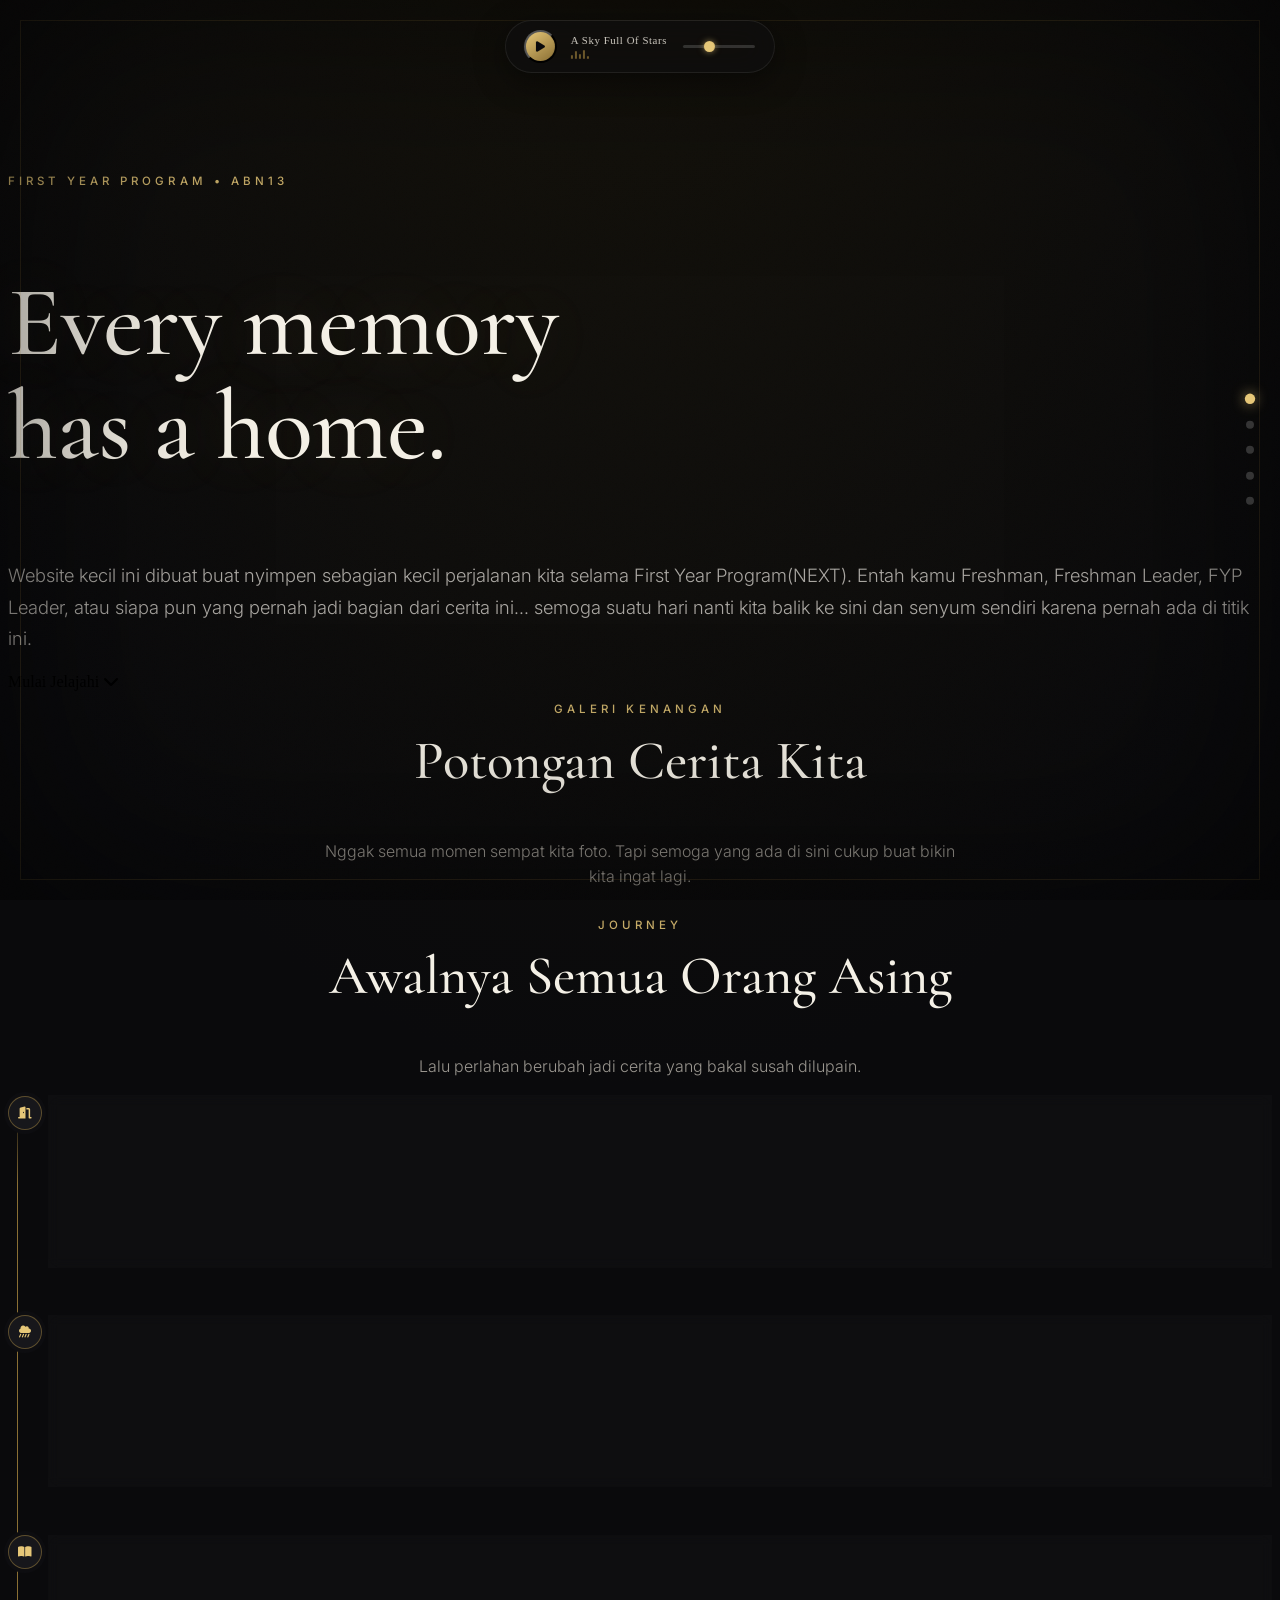
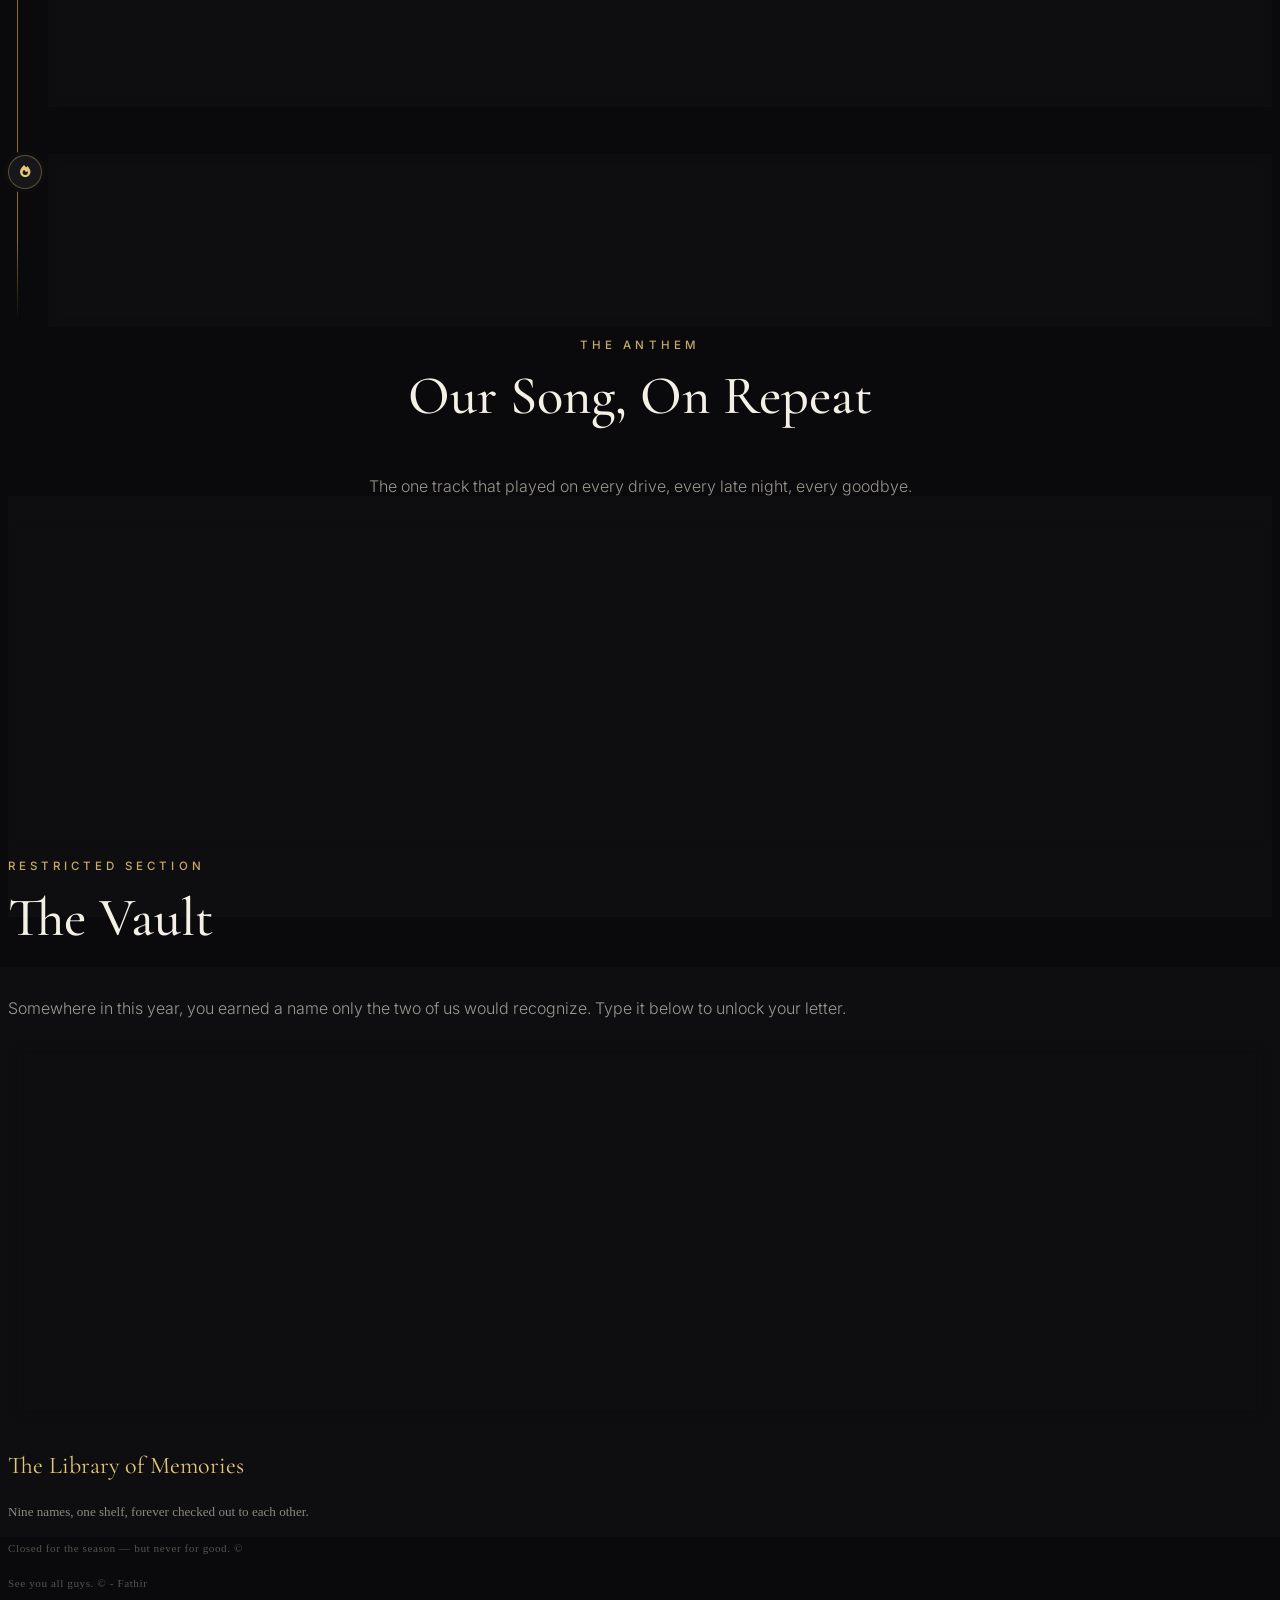
==== index.html @ 9170d836 "first commit" ====
<!DOCTYPE html>
<html lang="en">

<head>
  <meta charset="UTF-8">
  <meta name="description"
    content="Tempat kecil untuk menyimpan cerita, tawa, dan kenangan selama First Year Program ABN13. Karena beberapa momen terlalu berharga untuk dilupakan.">
  <title>ABN13 Archive — First Year Program Memories</title>
  <meta name="description" content="A farewell library, built for the nine freshmen who made a year unforgettable.">

  <!-- Fonts -->
  <link rel="preconnect" href="https://fonts.googleapis.com">
  <link rel="preconnect" href="https://fonts.gstatic.com" crossorigin>
  <link
    href="https://fonts.googleapis.com/css2?family=Inter:wght@300;400;500;600;700&family=Cormorant+Garamond:ital,wght@0,400;0,500;0,600;1,400;1,500&display=swap"
    rel="stylesheet">

  <!-- FontAwesome -->
  <link rel="stylesheet" href="https://cdnjs.cloudflare.com/ajax/libs/font-awesome/6.5.1/css/all.min.css">

  <!-- AOS -->
  <link rel="stylesheet" href="https://cdnjs.cloudflare.com/ajax/libs/aos/2.3.1/aos.css">

  <!-- Tailwind CDN -->
  <script src="https://cdn.tailwindcss.com"></script>
  <script>
    tailwind.config = {
      darkMode: 'class',
      theme: {
        extend: {
          colors: {
            obsidian: {
              DEFAULT: '#0a0a0c',
              100: '#0d0d10',
              200: '#111114',
              300: '#17171b',
              400: '#1e1e23',
            },
            gold: {
              DEFAULT: '#c9a24b',
              light: '#e6c778',
              dim: '#8a6f34',
              paper: '#f2e6c9',
            },
          },
          fontFamily: {
            serif: ['"Cormorant Garamond"', 'serif'],
            sans: ['Inter', 'sans-serif'],
          },
          boxShadow: {
            gold: '0 0 40px -8px rgba(201,162,75,0.35)',
          },
        },
      },
    };
  </script>

  <link rel="stylesheet" href="style.css">
</head>

<body class="bg-obsidian text-neutral-200 font-sans antialiased overflow-x-hidden">

  <!-- ============ AMBIENT GRAIN / VIGNETTE OVERLAY ============ -->
  <div class="grain-overlay"></div>
  <div class="vignette-overlay"></div>

  <!-- ============ FLOATING AMBIENT AUDIO BAR ============ -->
  <div id="ambient-player" class="ambient-bar">
    <button id="ambientToggle" class="ambient-btn" aria-label="Toggle ambient library sound">
      <i class="fa-solid fa-play" id="ambientIcon"></i>
    </button>
    <div class="ambient-meta">
      <span class="ambient-title">A Sky Full Of Stars</span>
      <div class="ambient-wave">
        <span></span><span></span><span></span><span></span><span></span>
      </div>
    </div>
    <input type="range" id="ambientVolume" min="0" max="1" step="0.01" value="0.35" class="ambient-volume"
      aria-label="Ambient volume">
    <audio id="ambientAudio" loop preload="none">
      <source src="song.mp3" type="audio/mpeg">
    </audio>
  </div>

  <!-- ============ NAV DOTS ============ -->
  <nav class="side-nav" aria-label="Section navigation">
    <a href="#hero" class="side-dot active" data-label="Threshold"></a>
    <a href="#gallery" class="side-dot" data-label="Gallery"></a>
    <a href="#timeline" class="side-dot" data-label="Chronicle"></a>
    <a href="#music" class="side-dot" data-label="The Anthem"></a>
    <a href="#vault" class="side-dot" data-label="The Vault"></a>
  </nav>

  <!-- ============ 1. HERO ============ -->
  <section id="hero" class="relative min-h-screen flex flex-col items-center justify-center px-6 text-center">
    <canvas id="particleCanvas" class="absolute inset-0 w-full h-full pointer-events-none"></canvas>

    <div class="relative z-10 max-w-4xl mx-auto" data-aos="fade-up" data-aos-duration="1400">
      <p class="eyebrow mb-6">FIRST YEAR PROGRAM • ABN13</p>

      <h1 class="hero-title">
        Every memory<br>
        has a <span class="italic text-gold-light">home.</span>
      </h1>

      <p class="hero-sub mt-8 max-w-2xl mx-auto">
        Website kecil ini dibuat buat nyimpen sebagian kecil perjalanan kita selama First Year Program(NEXT).
        Entah kamu Freshman, Freshman Leader, FYP Leader, atau siapa pun yang pernah jadi bagian dari cerita ini...
        semoga suatu hari nanti kita balik ke sini dan senyum sendiri karena pernah ada di titik ini.
      </p>

      <div class="mt-14 flex flex-col items-center gap-2 text-neutral-500">
        <span class="text-xs tracking-[0.3em] uppercase">Mulai Jelajahi</span>
        <i class="fa-solid fa-chevron-down animate-bounce text-gold/70"></i>
      </div>
    </div>

    <div class="hero-frame" aria-hidden="true"></div>
  </section>

  <!-- ============ 2. GALLERY ============ -->
  <section id="gallery" class="relative py-32 px-6 md:px-12 lg:px-20">
    <div class="max-w-6xl mx-auto">
      <div class="section-heading" data-aos="fade-up">
        <p class="eyebrow">Galeri Kenangan</p>
        <h2 class="section-title">Potongan Cerita Kita</h2>
        <p class="section-sub">Nggak semua momen sempat kita foto. Tapi semoga yang ada di sini cukup buat bikin kita
          ingat lagi.</p>
      </div>

      <div id="bentoGrid" class="bento-grid mt-16">
        <!-- injected by script.js -->
      </div>
    </div>
  </section>

  <!-- Lightbox -->
  <div id="lightbox" class="lightbox">
    <button id="lightboxClose" class="lightbox-close" aria-label="Close image"><i
        class="fa-solid fa-xmark"></i></button>
    <button id="lightboxPrev" class="lightbox-nav lightbox-prev" aria-label="Previous image"><i
        class="fa-solid fa-chevron-left"></i></button>
    <div class="lightbox-content">
      <img id="lightboxImg" src="" alt="">
      <p id="lightboxCaption" class="lightbox-caption"></p>
    </div>
    <button id="lightboxNext" class="lightbox-nav lightbox-next" aria-label="Next image"><i
        class="fa-solid fa-chevron-right"></i></button>
  </div>

  <!-- ============ 3. TIMELINE ============ -->
  <section id="timeline" class="relative py-32 px-6 md:px-12 lg:px-20 bg-obsidian-100">
    <div class="max-w-4xl mx-auto">
      <div class="section-heading" data-aos="fade-up">
        <p class="eyebrow">Journey</p>
        <h2 class="section-title">Awalnya Semua Orang Asing</h2>
        <p class="section-sub">Lalu perlahan berubah jadi cerita yang bakal susah dilupain.</p>
      </div>

      <div class="timeline-wrap mt-20">
        <div class="timeline-line" aria-hidden="true"></div>

        <div class="timeline-card" data-aos="fade-up" data-aos-delay="0">
          <div class="timeline-dot"><i class="fa-solid fa-door-open"></i></div>
          <div class="timeline-body">
            <span class="timeline-chapter">Chapter One</span>
            <h3>Day 1</h3>
            <p>Masih canggung.
              Masih saling lihat-lihatan.
              Belum hafal nama.
              Belum tahu kalau beberapa minggu ke depan bakal penuh cerita.</p>
          </div>
        </div>

        <div class="timeline-card" data-aos="fade-up" data-aos-delay="100">
          <div class="timeline-dot"><i class="fa-solid fa-cloud-showers-heavy"></i></div>
          <div class="timeline-body">
            <span class="timeline-chapter">Chapter Two</span>
            <h3>Closer</h3>
            <p>Games, diskusi, ketawa, salah jawab, bingung bareng.
              Pelan-pelan semua mulai terasa lebih akrab.</p>
          </div>
        </div>

        <div class="timeline-card" data-aos="fade-up" data-aos-delay="0">
          <div class="timeline-dot"><i class="fa-solid fa-book-open"></i></div>
          <div class="timeline-body">
            <span class="timeline-chapter">Chapter Three</span>
            <h3>Belajar & Bertumbuh</h3>
            <p>Bukan cuma belajar tentang kampus.
              Tapi juga belajar kerja sama, menghargai orang lain, dan keluar dari zona nyaman.</p>
          </div>
        </div>

        <div class="timeline-card" data-aos="fade-up" data-aos-delay="100">
          <div class="timeline-dot"><i class="fa-solid fa-fire"></i></div>
          <div class="timeline-body">
            <span class="timeline-chapter">Chapter Four</span>
            <h3>See you later</h3>
            <p>Mungkin programnya selesai.
              Tapi semoga cerita yang dimulai di sini nggak ikut selesai.
              Karena beberapa pertemuan memang ditakdirkan buat dikenang.
            </p>
          </div>
        </div>
      </div>
    </div>
  </section>

  <!-- ============ 4. MUSIC ============ -->
  <section id="music" class="relative py-32 px-6 md:px-12 lg:px-20 overflow-hidden">
    <div class="max-w-5xl mx-auto">
      <div class="section-heading" data-aos="fade-up">
        <p class="eyebrow">The Anthem</p>
        <h2 class="section-title">Our Song, On Repeat</h2>
        <p class="section-sub">The one track that played on every drive, every late night, every goodbye.</p>
      </div>

      <div class="music-console mt-16" data-aos="zoom-in">
        <div class="vinyl-wrap">
          <div class="vinyl-shadow"></div>
          <div id="vinylRecord" class="vinyl-record">
            <div class="vinyl-label">
              <span class="vinyl-label-title">The Library</span>
              <span class="vinyl-label-sub">of Memories</span>
            </div>
          </div>
          <div id="tonearm" class="tonearm"></div>
        </div>

        <div class="music-controls">
          <p class="track-title">A Sky Full Of Stars</p>
          <p class="track-artist">The Freshman ABN13 · Class Anthem</p>

          <div class="music-progress-wrap">
            <span id="musicCurrent" class="music-time">0:00</span>
            <input type="range" id="musicProgress" min="0" max="100" value="0" class="music-progress"
              aria-label="Song progress">
            <span id="musicDuration" class="music-time">0:00</span>
          </div>

          <div class="music-buttons">
            <button id="musicPlay" class="music-play-btn" aria-label="Play song">
              <i class="fa-solid fa-play" id="musicPlayIcon"></i>
            </button>
          </div>
        </div>

        <audio id="musicAudio" preload="none">
          <source src="song.mp3" type="audio/mpeg">
        </audio>
      </div>
    </div>
  </section>

  <!-- ============ 5. VAULT (SECRET PORTAL) ============ -->
  <section id="vault" class="relative py-32 px-6 md:px-12 lg:px-20 bg-obsidian-100">
    <div class="max-w-2xl mx-auto text-center">
      <div data-aos="fade-up">
        <p class="eyebrow">Restricted Section</p>
        <h2 class="section-title">The Vault</h2>
        <p class="section-sub">
          Somewhere in this year, you earned a name only the two of us would recognize.
          Type it below to unlock your letter.
        </p>
      </div>

      <div class="vault-card mt-14" data-aos="zoom-in">
        <div class="vault-slot" aria-hidden="true">
          <i class="fa-solid fa-book-bookmark"></i>
        </div>

        <form id="vaultForm" class="vault-form" autocomplete="off">
          <label for="vaultInput" class="vault-label">Enter your keyword</label>
          <input type="text" id="vaultInput" class="vault-input" placeholder="e.g. skittles"
            aria-describedby="vaultError">
          <button type="submit" class="vault-submit">
            <span>Unlock</span>
            <i class="fa-solid fa-key"></i>
          </button>
        </form>

        <p id="vaultError" class="vault-error"></p>

        <button id="vaultHintBtn" class="vault-hint-btn">
          <i class="fa-solid fa-circle-question"></i> Need a hint?
        </button>
      </div>
    </div>
  </section>

  <!-- Hint Modal -->
  <div id="hintModal" class="modal-overlay">
    <div class="hint-modal-card" data-aos="zoom-in">
      <button id="hintClose" class="modal-close" aria-label="Close hint"><i class="fa-solid fa-xmark"></i></button>
      <i class="fa-solid fa-feather text-gold text-2xl mb-4"></i>
      <h3 class="hint-title">A Small Hint</h3>
      <p class="hint-text">
        It isn't your real name. It's the nickname that came from an inside joke,
        a running bit, or that one story the group still brings up. If you were there
        for it, you'll know it. Lowercase, one word, no spaces.
      </p>
    </div>
  </div>

  <!-- ============ 6. LETTER MODAL ============ -->
  <div id="letterModal" class="modal-overlay letter-overlay">
    <div class="letter-card" data-aos="zoom-in">
      <button id="letterClose" class="modal-close" aria-label="Close letter"><i class="fa-solid fa-xmark"></i></button>

      <div class="letter-inner">
        <div class="letter-photo-wrap">
          <img id="letterPhoto" src="" alt="">
          <div class="letter-photo-frame"></div>
        </div>

        <div class="letter-text-wrap">
          <p class="letter-eyebrow">Personal Letter · Restricted Section</p>
          <h3 id="letterName" class="letter-name"></h3>
          <p id="letterBody" class="letter-body"></p>

          <div class="letter-memory-box">
            <span class="letter-memory-label"><i class="fa-solid fa-star"></i> Special Memory</span>
            <p id="letterMemory" class="letter-memory-text"></p>
          </div>

          <p class="letter-sign">With more love than this page can hold,<br><span>Fathir (Your FL)</span></p>
        </div>
      </div>
    </div>
  </div>

  <!-- ============ FOOTER ============ -->
  <footer class="relative py-16 px-6 text-center border-t border-white/5">
    <p class="footer-mark">The Library of Memories</p>
    <p class="footer-sub">Nine names, one shelf, forever checked out to each other.</p>
    <p class="footer-copy">Closed for the season — but never for good. &copy; <span id="year"></span></p>
    <p class="footer-copy">See you all guys. &copy; <span id="">- Fathir</span></p>
  </footer>

  <!-- ============ SCRIPTS ============ -->
  <script src="https://cdnjs.cloudflare.com/ajax/libs/aos/2.3.1/aos.js"></script>
  <script src="script.js"></script>
</body>

</html>
---- style.css ----
/* ============================================================
   THE LIBRARY OF MEMORIES — STYLE SHEET
   Deep obsidian, warm gold, glass, and quiet motion.
============================================================ */

:root {
  --obsidian: #0a0a0c;
  --obsidian-100: #0d0d10;
  --obsidian-200: #111114;
  --obsidian-300: #17171b;
  --gold: #c9a24b;
  --gold-light: #e6c778;
  --gold-dim: #8a6f34;
  --gold-paper: #f2e6c9;
}

* {
  scrollbar-width: thin;
  scrollbar-color: var(--gold-dim) var(--obsidian);
}
::-webkit-scrollbar { width: 8px; height: 8px; }
::-webkit-scrollbar-track { background: var(--obsidian); }
::-webkit-scrollbar-thumb { background: var(--gold-dim); border-radius: 8px; }
::-webkit-scrollbar-thumb:hover { background: var(--gold); }

html { scroll-behavior: smooth; }

body {
  background: radial-gradient(ellipse 120% 80% at 50% -10%, #16130a 0%, var(--obsidian) 55%);
}

/* ============ GRAIN + VIGNETTE ============ */
.grain-overlay {
  position: fixed; inset: 0; pointer-events: none; z-index: 60;
  opacity: 0.035; mix-blend-mode: overlay;
  background-image: url("data:image/svg+xml,%3Csvg xmlns='http://www.w3.org/2000/svg' width='120' height='120'%3E%3Cfilter id='n'%3E%3CfeTurbulence type='fractalNoise' baseFrequency='0.9' numOctaves='2' stitchTiles='stitch'/%3E%3C/filter%3E%3Crect width='100%25' height='100%25' filter='url(%23n)'/%3E%3C/svg%3E");
}
.vignette-overlay {
  position: fixed; inset: 0; pointer-events: none; z-index: 59;
  box-shadow: inset 0 0 18vw rgba(0,0,0,0.65);
}

/* ============ TYPOGRAPHY ============ */
.eyebrow {
  font-family: 'Inter', sans-serif;
  font-size: 0.72rem;
  letter-spacing: 0.35em;
  text-transform: uppercase;
  color: var(--gold-light);
  opacity: 0.85;
  font-weight: 500;
}

.hero-title {
  font-family: 'Cormorant Garamond', serif;
  font-weight: 500;
  font-size: clamp(2.8rem, 8vw, 6.2rem);
  line-height: 1.05;
  letter-spacing: -0.01em;
  color: #f4f0e6;
  text-shadow: 0 0 60px rgba(230, 199, 120, 0.15);
}

.hero-sub {
  font-family: 'Inter', sans-serif;
  font-weight: 300;
  font-size: clamp(1rem, 1.6vw, 1.15rem);
  color: #a8a5a0;
  line-height: 1.7;
}

.section-heading { text-align: center; max-width: 40rem; margin: 0 auto; }

.section-title {
  font-family: 'Cormorant Garamond', serif;
  font-weight: 500;
  font-size: clamp(2.1rem, 4.5vw, 3.4rem);
  color: #f4f0e6;
  margin-top: 0.6rem;
}

.section-sub {
  font-family: 'Inter', sans-serif;
  font-weight: 300;
  color: #9a968f;
  margin-top: 0.9rem;
  font-size: 1rem;
  line-height: 1.6;
}

/* ============ HERO FRAME + PARTICLES ============ */
.hero-frame {
  position: absolute; inset: 1.25rem;
  border: 1px solid rgba(201,162,75,0.15);
  pointer-events: none;
}
#particleCanvas { z-index: 0; }

/* ============ AMBIENT PLAYER BAR ============ */
.ambient-bar {
  position: fixed;
  top: 1.25rem;
  left: 50%;
  transform: translateX(-50%);
  z-index: 70;
  display: flex;
  align-items: center;
  gap: 0.85rem;
  padding: 0.55rem 1.1rem;
  background: rgba(15,15,17,0.55);
  backdrop-filter: blur(18px) saturate(140%);
  -webkit-backdrop-filter: blur(18px) saturate(140%);
  border: 1px solid rgba(255,255,255,0.08);
  border-radius: 999px;
  box-shadow: 0 8px 32px rgba(0,0,0,0.45);
  max-width: 92vw;
}

.ambient-btn {
  width: 2.1rem; height: 2.1rem;
  border-radius: 50%;
  display: flex; align-items: center; justify-content: center;
  background: linear-gradient(145deg, var(--gold-light), var(--gold-dim));
  color: #0a0a0c;
  font-size: 0.75rem;
  flex-shrink: 0;
  transition: transform 0.25s ease;
}
.ambient-btn:hover { transform: scale(1.08); }
.ambient-btn:active { transform: scale(0.94); }

.ambient-meta { display: flex; flex-direction: column; gap: 0.15rem; min-width: 0; }
.ambient-title {
  font-size: 0.68rem;
  letter-spacing: 0.05em;
  color: #cfcbc2;
  white-space: nowrap;
  font-weight: 500;
}

.ambient-wave { display: flex; align-items: flex-end; gap: 2px; height: 10px; }
.ambient-wave span {
  width: 2px; background: var(--gold);
  border-radius: 2px; opacity: 0.5;
  animation: waveIdle 1.6s ease-in-out infinite;
}
.ambient-wave span:nth-child(1){ height:4px; animation-delay:0s; }
.ambient-wave span:nth-child(2){ height:8px; animation-delay:0.15s; }
.ambient-wave span:nth-child(3){ height:5px; animation-delay:0.3s; }
.ambient-wave span:nth-child(4){ height:9px; animation-delay:0.45s; }
.ambient-wave span:nth-child(5){ height:3px; animation-delay:0.6s; }

.ambient-bar.playing .ambient-wave span { animation-name: waveActive; opacity: 1; }

@keyframes waveIdle { 0%,100%{ transform: scaleY(0.4);} 50%{ transform: scaleY(0.6);} }
@keyframes waveActive { 0%,100%{ transform: scaleY(0.4);} 50%{ transform: scaleY(1.6);} }

.ambient-volume {
  -webkit-appearance: none;
  width: 4.5rem;
  height: 3px;
  background: rgba(255,255,255,0.15);
  border-radius: 2px;
  outline: none;
}
.ambient-volume::-webkit-slider-thumb {
  -webkit-appearance: none;
  width: 11px; height: 11px; border-radius: 50%;
  background: var(--gold-light);
  cursor: pointer;
  box-shadow: 0 0 6px rgba(230,199,120,0.6);
}
.ambient-volume::-moz-range-thumb {
  width: 11px; height: 11px; border-radius: 50%; border: none;
  background: var(--gold-light); cursor: pointer;
}

@media (max-width: 640px) {
  .ambient-volume { display: none; }
  .ambient-title { max-width: 7rem; overflow: hidden; text-overflow: ellipsis; }
}

/* ============ SIDE NAV ============ */
.side-nav {
  position: fixed;
  right: 1.6rem;
  top: 50%;
  transform: translateY(-50%);
  z-index: 65;
  display: flex;
  flex-direction: column;
  gap: 1.1rem;
}
.side-dot {
  position: relative;
  width: 8px; height: 8px;
  border-radius: 50%;
  background: rgba(255,255,255,0.18);
  transition: all 0.3s ease;
}
.side-dot.active, .side-dot:hover {
  background: var(--gold-light);
  box-shadow: 0 0 10px rgba(230,199,120,0.7);
  transform: scale(1.3);
}
.side-dot::after {
  content: attr(data-label);
  position: absolute;
  right: 1.3rem; top: 50%;
  transform: translateY(-50%);
  font-size: 0.68rem;
  letter-spacing: 0.08em;
  color: #cfcbc2;
  white-space: nowrap;
  opacity: 0;
  pointer-events: none;
  transition: opacity 0.25s ease;
  background: rgba(15,15,17,0.7);
  padding: 0.2rem 0.55rem;
  border-radius: 0.35rem;
  border: 1px solid rgba(255,255,255,0.06);
}
.side-dot:hover::after { opacity: 1; }
@media (max-width: 768px) { .side-nav { display: none; } }

/* ============ BENTO GALLERY ============ */
.bento-grid {
  display: grid;
  grid-template-columns: repeat(4, 1fr);
  grid-auto-rows: 190px;
  gap: 1rem;
}
@media (max-width: 768px) {
  .bento-grid { grid-template-columns: repeat(2, 1fr); grid-auto-rows: 150px; }
}

.bento-item {
  position: relative;
  border-radius: 1rem;
  overflow: hidden;
  cursor: pointer;
  border: 1px solid rgba(255,255,255,0.06);
  background: var(--obsidian-200);
}
.bento-item.span-2-2 { grid-column: span 2; grid-row: span 2; }
.bento-item.span-2-1 { grid-column: span 2; grid-row: span 1; }
.bento-item.span-1-2 { grid-column: span 1; grid-row: span 2; }
@media (max-width: 768px) {
  .bento-item.span-2-2, .bento-item.span-2-1 { grid-column: span 2; }
  .bento-item.span-1-2 { grid-row: span 1; }
}

.bento-item img {
  width: 100%; height: 100%; object-fit: cover;
  transition: transform 0.7s cubic-bezier(.2,.7,.2,1), filter 0.5s ease;
  filter: saturate(0.9) brightness(0.85);
}
.bento-item:hover img { transform: scale(1.08); filter: saturate(1.05) brightness(1); }

.bento-caption {
  position: absolute; left: 0; right: 0; bottom: 0;
  padding: 0.9rem 1rem;
  background: linear-gradient(to top, rgba(0,0,0,0.75), transparent);
  font-family: 'Cormorant Garamond', serif;
  font-size: 1.05rem;
  color: #f2ede0;
  transform: translateY(6px);
  opacity: 0.85;
  transition: all 0.35s ease;
}
.bento-item:hover .bento-caption { transform: translateY(0); opacity: 1; }

.bento-glass-icon {
  position: absolute; top: 0.7rem; right: 0.7rem;
  width: 2rem; height: 2rem; border-radius: 50%;
  background: rgba(10,10,12,0.5);
  backdrop-filter: blur(6px);
  border: 1px solid rgba(255,255,255,0.15);
  display: flex; align-items: center; justify-content: center;
  color: var(--gold-light); font-size: 0.75rem;
  opacity: 0; transition: opacity 0.3s ease;
}
.bento-item:hover .bento-glass-icon { opacity: 1; }

/* ============ LIGHTBOX ============ */
.lightbox {
  position: fixed; inset: 0; z-index: 90;
  background: rgba(6,6,7,0.92);
  backdrop-filter: blur(10px);
  display: none;
  align-items: center; justify-content: center;
  padding: 2rem;
}
.lightbox.open { display: flex; }
.lightbox-content { max-width: 70rem; width: 100%; text-align: center; }
.lightbox-content img {
  max-height: 78vh; width: auto; margin: 0 auto;
  border-radius: 0.6rem;
  box-shadow: 0 30px 80px rgba(0,0,0,0.6);
  border: 1px solid rgba(255,255,255,0.08);
}
.lightbox-caption {
  font-family: 'Cormorant Garamond', serif;
  font-size: 1.2rem;
  color: var(--gold-paper);
  margin-top: 1.2rem;
}
.lightbox-close, .lightbox-nav {
  position: absolute;
  color: #eee;
  background: rgba(255,255,255,0.06);
  border: 1px solid rgba(255,255,255,0.12);
  width: 2.6rem; height: 2.6rem;
  border-radius: 50%;
  display: flex; align-items: center; justify-content: center;
  transition: all 0.25s ease;
}
.lightbox-close:hover, .lightbox-nav:hover { background: var(--gold); color: #0a0a0c; }
.lightbox-close { top: 1.5rem; right: 1.5rem; }
.lightbox-prev { left: 1.5rem; top: 50%; transform: translateY(-50%); }
.lightbox-next { right: 1.5rem; top: 50%; transform: translateY(-50%); }
@media (max-width: 640px) {
  .lightbox-prev { left: 0.5rem; } .lightbox-next { right: 0.5rem; }
}

/* ============ TIMELINE ============ */
.timeline-wrap { position: relative; padding-left: 2.5rem; }
.timeline-line {
  position: absolute; left: 0.55rem; top: 0.4rem; bottom: 0.4rem;
  width: 1px;
  background: linear-gradient(to bottom, transparent, var(--gold-dim) 10%, var(--gold-dim) 90%, transparent);
}
.timeline-card { position: relative; margin-bottom: 3rem; }
.timeline-card:last-child { margin-bottom: 0; }
.timeline-dot {
  position: absolute; left: -2.5rem; top: 0;
  width: 2rem; height: 2rem; border-radius: 50%;
  background: var(--obsidian-300);
  border: 1px solid rgba(201,162,75,0.4);
  display: flex; align-items: center; justify-content: center;
  color: var(--gold-light); font-size: 0.75rem;
  box-shadow: 0 0 0 4px var(--obsidian-100);
}
.timeline-body {
  background: rgba(255,255,255,0.02);
  border: 1px solid rgba(255,255,255,0.06);
  border-radius: 0.9rem;
  padding: 1.6rem 1.8rem;
  backdrop-filter: blur(6px);
  transition: border-color 0.3s ease, transform 0.3s ease;
}
.timeline-card:hover .timeline-body {
  border-color: rgba(201,162,75,0.35);
  transform: translateY(-2px);
}
.timeline-chapter {
  font-size: 0.68rem; letter-spacing: 0.25em; text-transform: uppercase;
  color: var(--gold-light); opacity: 0.8;
}
.timeline-body h3 {
  font-family: 'Cormorant Garamond', serif;
  font-size: 1.6rem; color: #f2ede0; margin-top: 0.3rem;
}
.timeline-body p {
  font-size: 0.92rem; color: #9a968f; margin-top: 0.6rem; line-height: 1.65;
  font-weight: 300;
}

/* ============ MUSIC / VINYL ============ */
.music-console {
  display: flex; flex-wrap: wrap; align-items: center; justify-content: center;
  gap: 3.5rem;
  background: rgba(255,255,255,0.02);
  border: 1px solid rgba(255,255,255,0.07);
  border-radius: 1.5rem;
  padding: 3rem 2.5rem;
  backdrop-filter: blur(8px);
}

.vinyl-wrap { position: relative; width: 220px; height: 220px; flex-shrink: 0; }
.vinyl-shadow {
  position: absolute; inset: -10px;
  border-radius: 50%;
  box-shadow: 0 25px 60px rgba(0,0,0,0.55);
}
.vinyl-record {
  width: 220px; height: 220px; border-radius: 50%;
  background:
    repeating-radial-gradient(circle at center, #141416 0px, #141416 2px, #1c1c1f 3px, #141416 4px);
  border: 1px solid rgba(255,255,255,0.06);
  display: flex; align-items: center; justify-content: center;
  animation: spinRecord 6s linear infinite;
  animation-play-state: paused;
  position: relative;
}
.vinyl-record.spinning { animation-play-state: running; }
@keyframes spinRecord { from { transform: rotate(0deg); } to { transform: rotate(360deg); } }

.vinyl-label {
  width: 84px; height: 84px; border-radius: 50%;
  background: radial-gradient(circle at 35% 30%, var(--gold-light), var(--gold-dim) 70%);
  display: flex; flex-direction: column; align-items: center; justify-content: center;
  text-align: center;
  box-shadow: inset 0 0 0 3px rgba(10,10,12,0.5);
}
.vinyl-label::after {
  content: ''; position: absolute;
  width: 8px; height: 8px; border-radius: 50%; background: #0a0a0c;
}
.vinyl-label-title { font-family: 'Cormorant Garamond', serif; font-size: 0.7rem; color: #241c08; font-weight: 600; line-height: 1.1; }
.vinyl-label-sub { font-family: 'Cormorant Garamond', serif; font-size: 0.62rem; color: #241c08; line-height: 1.1; }

.tonearm {
  position: absolute;
  top: -18px; right: -28px;
  width: 10px; height: 130px;
  transform-origin: top center;
  transform: rotate(-28deg);
  transition: transform 0.5s ease;
}
.tonearm::before {
  content: ''; position: absolute; top: 0; left: 0; right: 0;
  width: 10px; height: 10px; border-radius: 50%;
  background: var(--gold-dim);
  box-shadow: 0 0 0 4px rgba(255,255,255,0.05);
}
.tonearm::after {
  content: ''; position: absolute; top: 6px; left: 3px;
  width: 4px; height: 118px; border-radius: 4px;
  background: linear-gradient(to bottom, #cfcbc2, #6b6862);
}
.tonearm.dropped { transform: rotate(-6deg); }

.music-controls { flex: 1; min-width: 220px; max-width: 22rem; }
.track-title {
  font-family: 'Cormorant Garamond', serif;
  font-size: 1.9rem; color: #f2ede0;
}
.track-artist { font-size: 0.8rem; color: #8a867f; margin-top: 0.15rem; letter-spacing: 0.03em; }

.music-progress-wrap {
  display: flex; align-items: center; gap: 0.7rem;
  margin-top: 1.8rem;
}
.music-time { font-size: 0.72rem; color: #8a867f; width: 2.4rem; text-align: center; }
.music-progress {
  -webkit-appearance: none; flex: 1; height: 3px;
  background: rgba(255,255,255,0.15); border-radius: 2px; outline: none;
}
.music-progress::-webkit-slider-thumb {
  -webkit-appearance: none; width: 12px; height: 12px; border-radius: 50%;
  background: var(--gold-light); cursor: pointer;
  box-shadow: 0 0 8px rgba(230,199,120,0.7);
}
.music-progress::-moz-range-thumb {
  width: 12px; height: 12px; border-radius: 50%; border: none;
  background: var(--gold-light); cursor: pointer;
}

.music-buttons { margin-top: 1.6rem; }
.music-play-btn {
  width: 3.4rem; height: 3.4rem; border-radius: 50%;
  background: linear-gradient(145deg, var(--gold-light), var(--gold-dim));
  color: #0a0a0c; font-size: 1.05rem;
  display: flex; align-items: center; justify-content: center;
  box-shadow: 0 8px 24px rgba(201,162,75,0.35);
  transition: transform 0.25s ease;
}
.music-play-btn:hover { transform: scale(1.06); }
.music-play-btn:active { transform: scale(0.92); }

/* ============ VAULT ============ */
.vault-card {
  position: relative;
  background: rgba(255,255,255,0.02);
  border: 1px solid rgba(201,162,75,0.18);
  border-radius: 1.3rem;
  padding: 3rem 2rem 2.4rem;
  backdrop-filter: blur(10px);
  box-shadow: 0 20px 60px rgba(0,0,0,0.4);
}
.vault-slot {
  width: 3.2rem; height: 3.2rem; border-radius: 50%;
  background: linear-gradient(145deg, #1c1c1f, #0d0d10);
  border: 1px solid rgba(201,162,75,0.3);
  display: flex; align-items: center; justify-content: center;
  color: var(--gold-light); font-size: 1.2rem;
  margin: 0 auto 1.6rem;
  box-shadow: inset 0 2px 6px rgba(0,0,0,0.6);
}
.vault-form { display: flex; flex-direction: column; gap: 0.9rem; align-items: center; }
.vault-label {
  font-size: 0.68rem; letter-spacing: 0.2em; text-transform: uppercase;
  color: #9a968f;
}
.vault-input {
  width: 100%; max-width: 20rem;
  background: rgba(0,0,0,0.35);
  border: 1px solid rgba(255,255,255,0.12);
  border-radius: 0.7rem;
  padding: 0.85rem 1.2rem;
  text-align: center;
  font-family: 'Inter', sans-serif;
  letter-spacing: 0.05em;
  color: #f2ede0;
  outline: none;
  transition: border-color 0.25s ease, box-shadow 0.25s ease;
}
.vault-input:focus { border-color: var(--gold); box-shadow: 0 0 0 3px rgba(201,162,75,0.15); }
.vault-input::placeholder { color: #5c5952; }

.vault-input.shake, .vault-card.shake {
  animation: shakeError 0.5s ease;
}
@keyframes shakeError {
  0%, 100% { transform: translateX(0); }
  20% { transform: translateX(-9px); }
  40% { transform: translateX(8px); }
  60% { transform: translateX(-6px); }
  80% { transform: translateX(4px); }
}

.vault-submit {
  display: inline-flex; align-items: center; gap: 0.6rem;
  background: linear-gradient(145deg, var(--gold-light), var(--gold-dim));
  color: #0a0a0c;
  font-weight: 600; font-size: 0.85rem;
  padding: 0.7rem 1.6rem;
  border-radius: 999px;
  transition: transform 0.25s ease, box-shadow 0.25s ease;
  box-shadow: 0 8px 22px rgba(201,162,75,0.3);
}
.vault-submit:hover { transform: translateY(-2px); box-shadow: 0 12px 28px rgba(201,162,75,0.4); }
.vault-submit:active { transform: translateY(0); }

.vault-error {
  min-height: 1.4rem;
  color: #e2827a;
  font-size: 0.8rem;
  margin-top: 0.9rem;
  opacity: 0;
  transition: opacity 0.25s ease;
}
.vault-error.show { opacity: 1; }

.vault-hint-btn {
  margin-top: 1.6rem;
  font-size: 0.78rem;
  color: #8a867f;
  display: inline-flex; align-items: center; gap: 0.4rem;
  transition: color 0.25s ease;
}
.vault-hint-btn:hover { color: var(--gold-light); }

/* ============ MODALS (shared) ============ */
.modal-overlay {
  position: fixed; inset: 0; z-index: 95;
  background: rgba(4,4,5,0.85);
  backdrop-filter: blur(12px);
  display: none;
  align-items: center; justify-content: center;
  padding: 1.5rem;
}
.modal-overlay.open { display: flex; }
.modal-close {
  position: absolute; top: 1rem; right: 1rem;
  width: 2.2rem; height: 2.2rem; border-radius: 50%;
  background: rgba(255,255,255,0.06);
  border: 1px solid rgba(255,255,255,0.1);
  color: #cfcbc2;
  display: flex; align-items: center; justify-content: center;
  transition: all 0.25s ease;
  z-index: 2;
}
.modal-close:hover { background: var(--gold); color: #0a0a0c; }

.hint-modal-card {
  position: relative;
  max-width: 26rem; width: 100%;
  background: linear-gradient(160deg, #17171b, #0d0d10);
  border: 1px solid rgba(201,162,75,0.25);
  border-radius: 1.1rem;
  padding: 2.4rem 2rem;
  text-align: center;
}
.hint-title { font-family: 'Cormorant Garamond', serif; font-size: 1.6rem; color: #f2ede0; }
.hint-text { font-size: 0.88rem; color: #9a968f; margin-top: 0.8rem; line-height: 1.7; font-weight: 300; }

/* ============ LETTER MODAL ============ */
.letter-card {
  position: relative;
  max-width: 52rem; width: 100%;
  max-height: 88vh;
  overflow-y: auto;
  background: linear-gradient(160deg, #17171b 0%, #0c0c0e 100%);
  border: 1px solid rgba(201,162,75,0.25);
  border-radius: 1.3rem;
  box-shadow: 0 40px 100px rgba(0,0,0,0.6);
}
.letter-inner {
  display: grid;
  grid-template-columns: 1fr 1.4fr;
  gap: 0;
}
@media (max-width: 720px) { .letter-inner { grid-template-columns: 1fr; } }

.letter-photo-wrap {
  position: relative;
  min-height: 260px;
  border-radius: 1.3rem 0 0 1.3rem;
  overflow: hidden;
}
@media (max-width: 720px) { .letter-photo-wrap { border-radius: 1.3rem 1.3rem 0 0; } }
.letter-photo-wrap img { width: 100%; height: 100%; object-fit: cover; min-height: 260px; filter: saturate(0.95) brightness(0.92); }
.letter-photo-frame {
  position: absolute; inset: 0.6rem;
  border: 1px solid rgba(255,255,255,0.25);
  pointer-events: none;
}

.letter-text-wrap { padding: 2.4rem 2.4rem 2.6rem; }
.letter-eyebrow {
  font-size: 0.65rem; letter-spacing: 0.25em; text-transform: uppercase;
  color: var(--gold-light); opacity: 0.85;
}
.letter-name {
  font-family: 'Cormorant Garamond', serif;
  font-size: 2.3rem; color: #f4f0e6; margin-top: 0.3rem;
}
.letter-body {
  font-family: 'Cormorant Garamond', serif;
  font-style: italic;
  font-size: 1.15rem;
  line-height: 1.75;
  color: #d8d4ca;
  margin-top: 1.2rem;
  white-space: pre-line;
}
.letter-memory-box {
  margin-top: 1.6rem;
  background: rgba(201,162,75,0.07);
  border: 1px solid rgba(201,162,75,0.2);
  border-radius: 0.7rem;
  padding: 1rem 1.2rem;
}
.letter-memory-label {
  font-size: 0.7rem; letter-spacing: 0.1em; text-transform: uppercase;
  color: var(--gold-light);
  display: flex; align-items: center; gap: 0.4rem;
}
.letter-memory-text {
  font-size: 0.88rem; color: #b9b5ab; margin-top: 0.5rem; line-height: 1.6; font-weight: 300;
}
.letter-sign {
  margin-top: 1.8rem;
  font-size: 0.85rem;
  color: #8a867f;
  font-style: italic;
}
.letter-sign span { color: var(--gold-light); font-weight: 500; font-style: normal; }

/* ============ FOOTER ============ */
.footer-mark {
  font-family: 'Cormorant Garamond', serif;
  font-size: 1.5rem; color: var(--gold-light);
}
.footer-sub { font-size: 0.82rem; color: #8a867f; margin-top: 0.4rem; }
.footer-copy { font-size: 0.7rem; color: #55534e; margin-top: 1.4rem; letter-spacing: 0.05em; }

/* ============ REDUCED MOTION ============ */
@media (prefers-reduced-motion: reduce) {
  *, *::before, *::after {
    animation-duration: 0.01ms !important;
    animation-iteration-count: 1 !important;
    transition-duration: 0.01ms !important;
    scroll-behavior: auto !important;
  }
}

/* ============ FOCUS VISIBILITY ============ */
a:focus-visible, button:focus-visible, input:focus-visible {
  outline: 2px solid var(--gold-light);
  outline-offset: 2px;
}
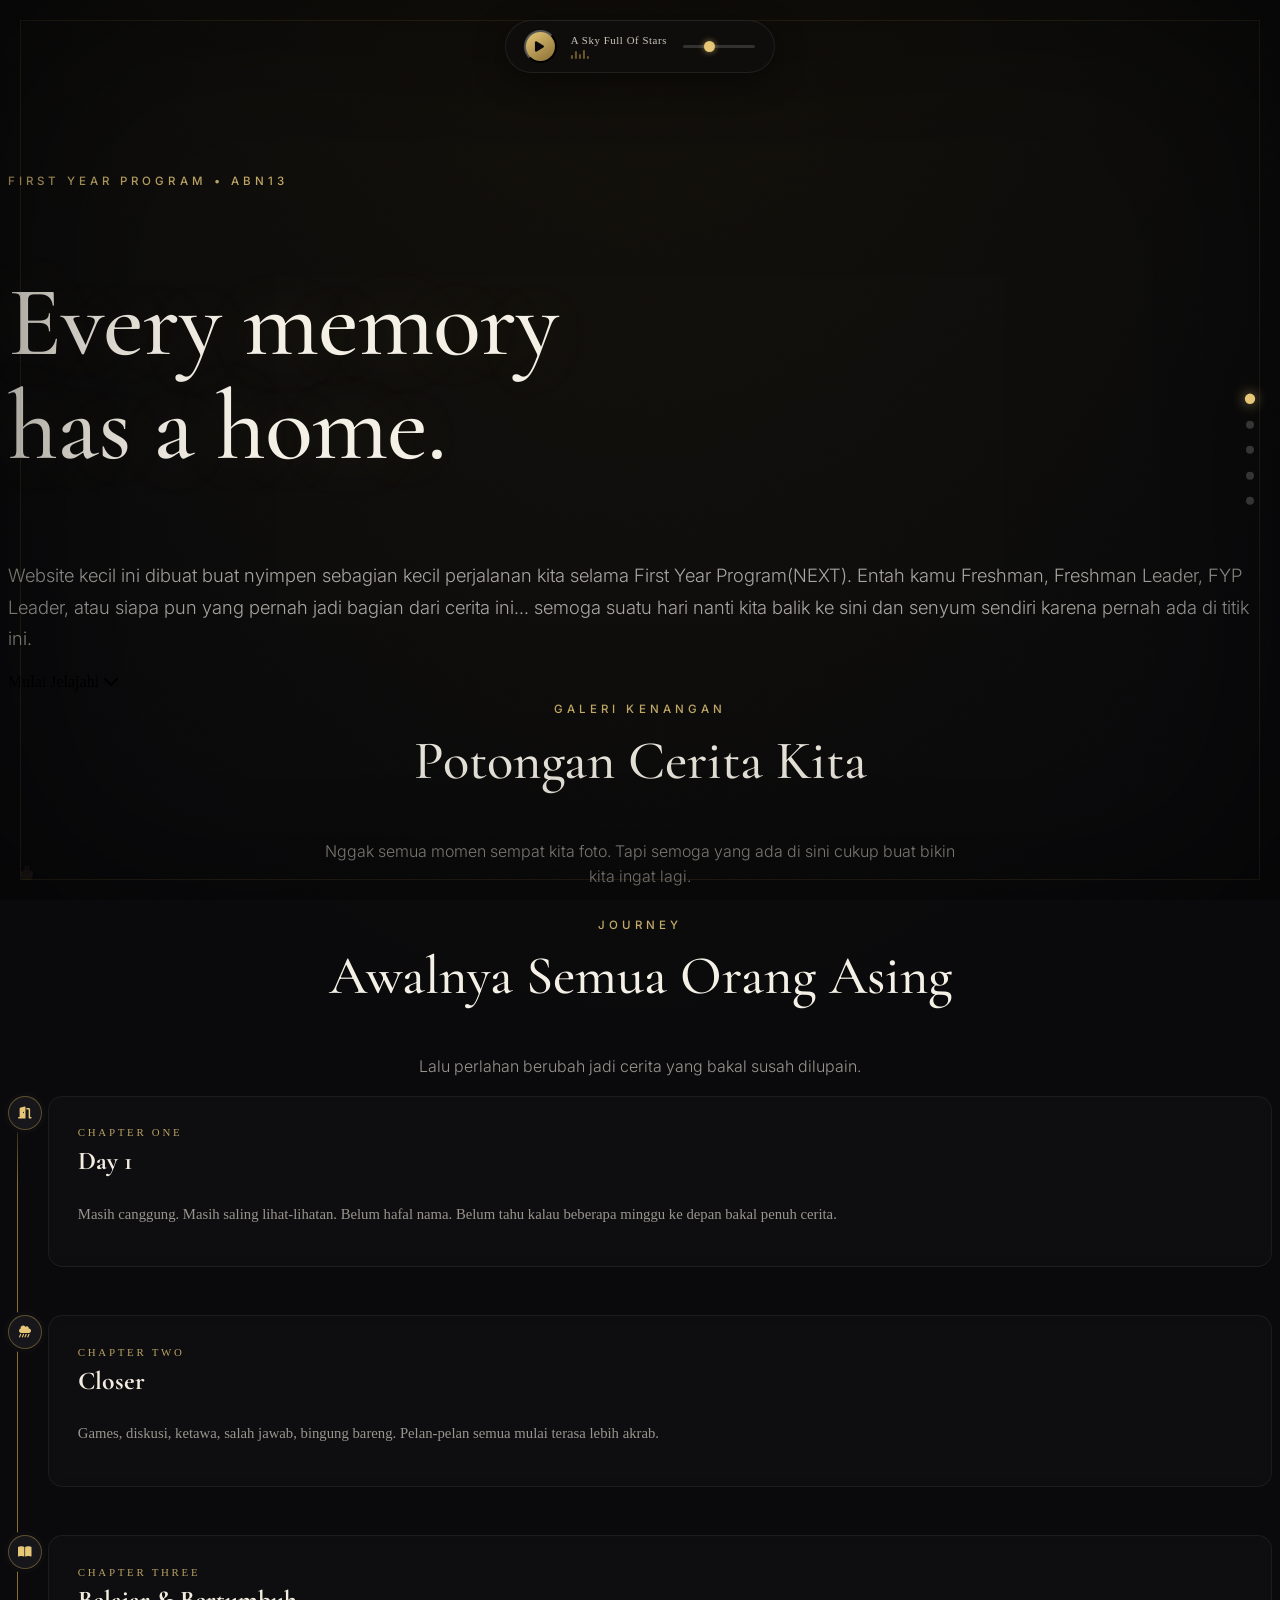
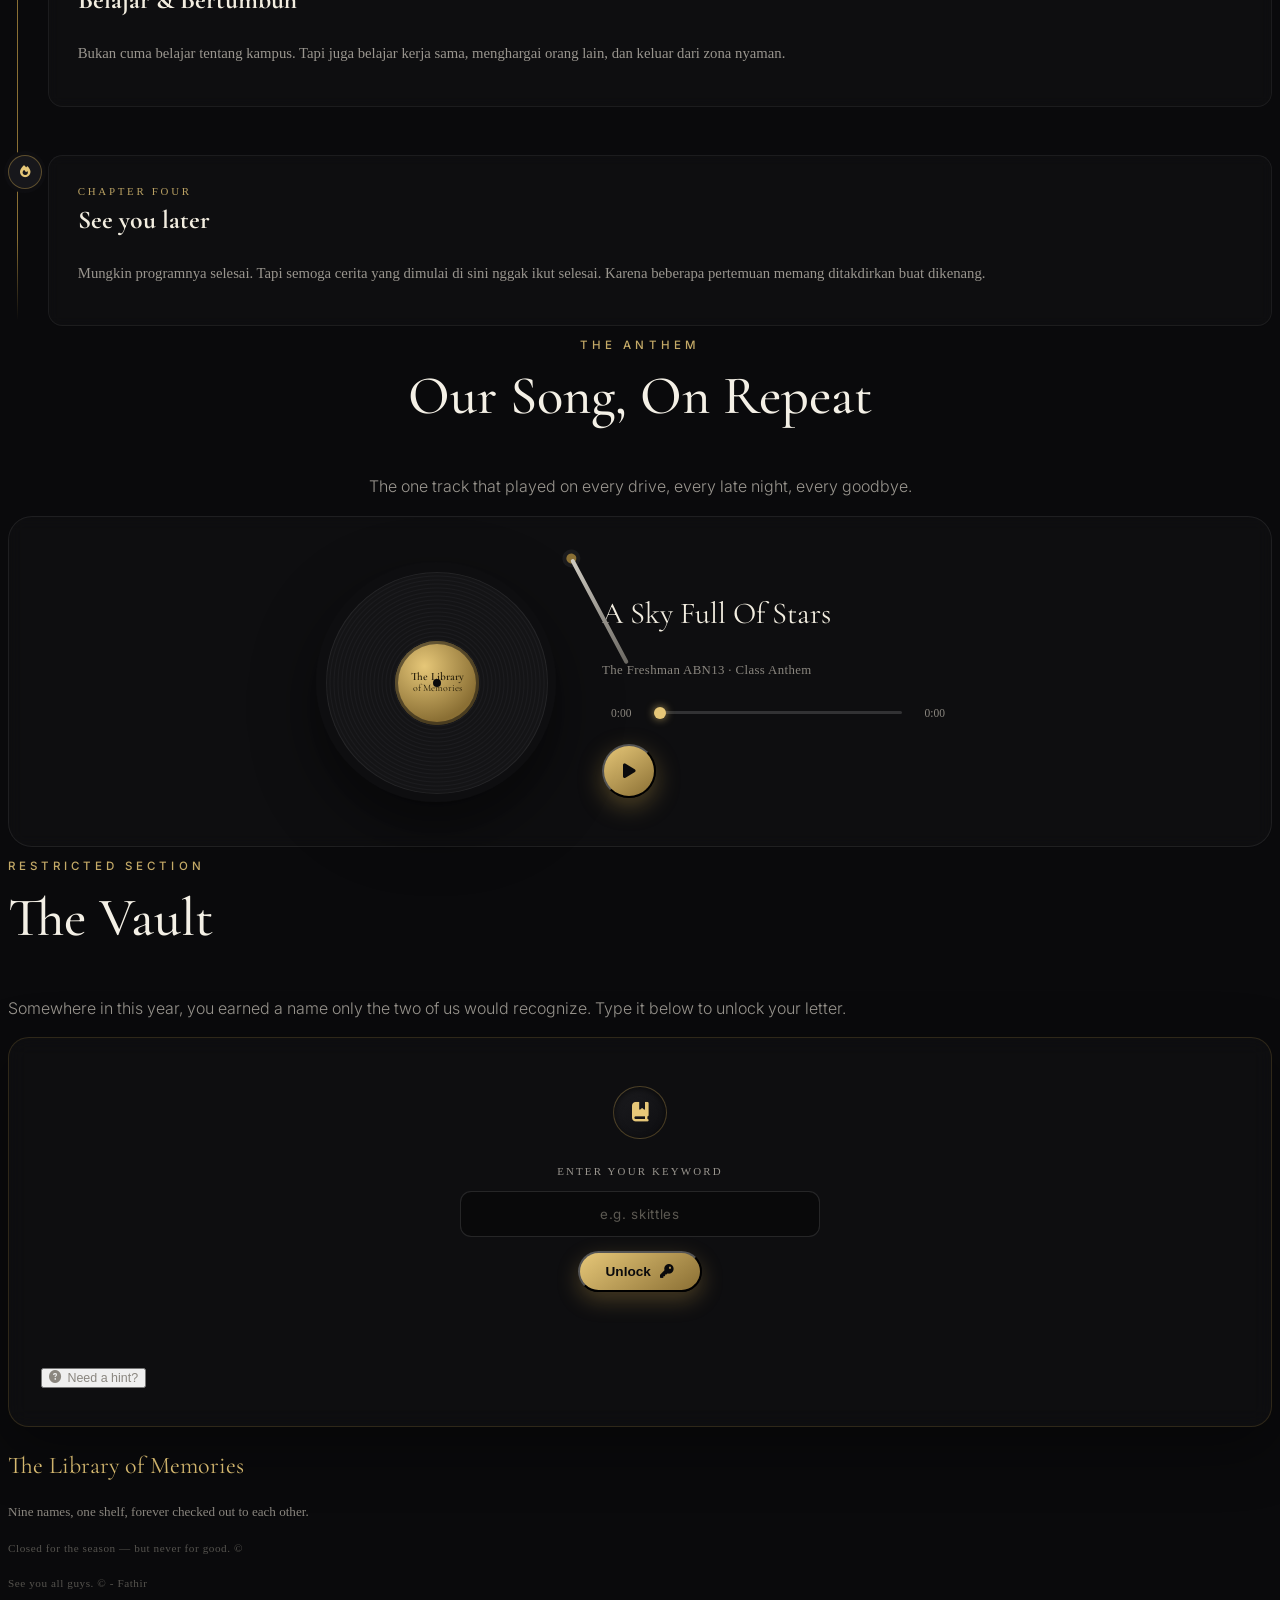
==== commit 6d5dfb92: "nardi" ====
--- a/index.html
+++ b/index.html
@@ -341,6 +341,9 @@
   <!-- ============ SCRIPTS ============ -->
   <script src="https://cdnjs.cloudflare.com/ajax/libs/aos/2.3.1/aos.js"></script>
   <script src="script.js"></script>
+  <a href="birthday.html" id="birthdayEgg" title="👀">
+    🎂
+  </a>
 </body>
 
 </html>
--- a/style.css
+++ b/style.css
@@ -681,4 +681,27 @@
 a:focus-visible, button:focus-visible, input:focus-visible {
   outline: 2px solid var(--gold-light);
   outline-offset: 2px;
+}
+
+/* ==========================
+   Hidden Birthday Easter Egg
+========================== */
+
+#birthdayEgg{
+    position:fixed;
+    bottom:18px;
+    left:18px;
+    width:18px;
+    height:18px;
+    opacity:.05;
+    text-decoration:none;
+    font-size:14px;
+    transition:.3s;
+    z-index:9999;
+    user-select:none;
+}
+
+#birthdayEgg:hover{
+    opacity:1;
+    transform:scale(1.4) rotate(20deg);
 }
